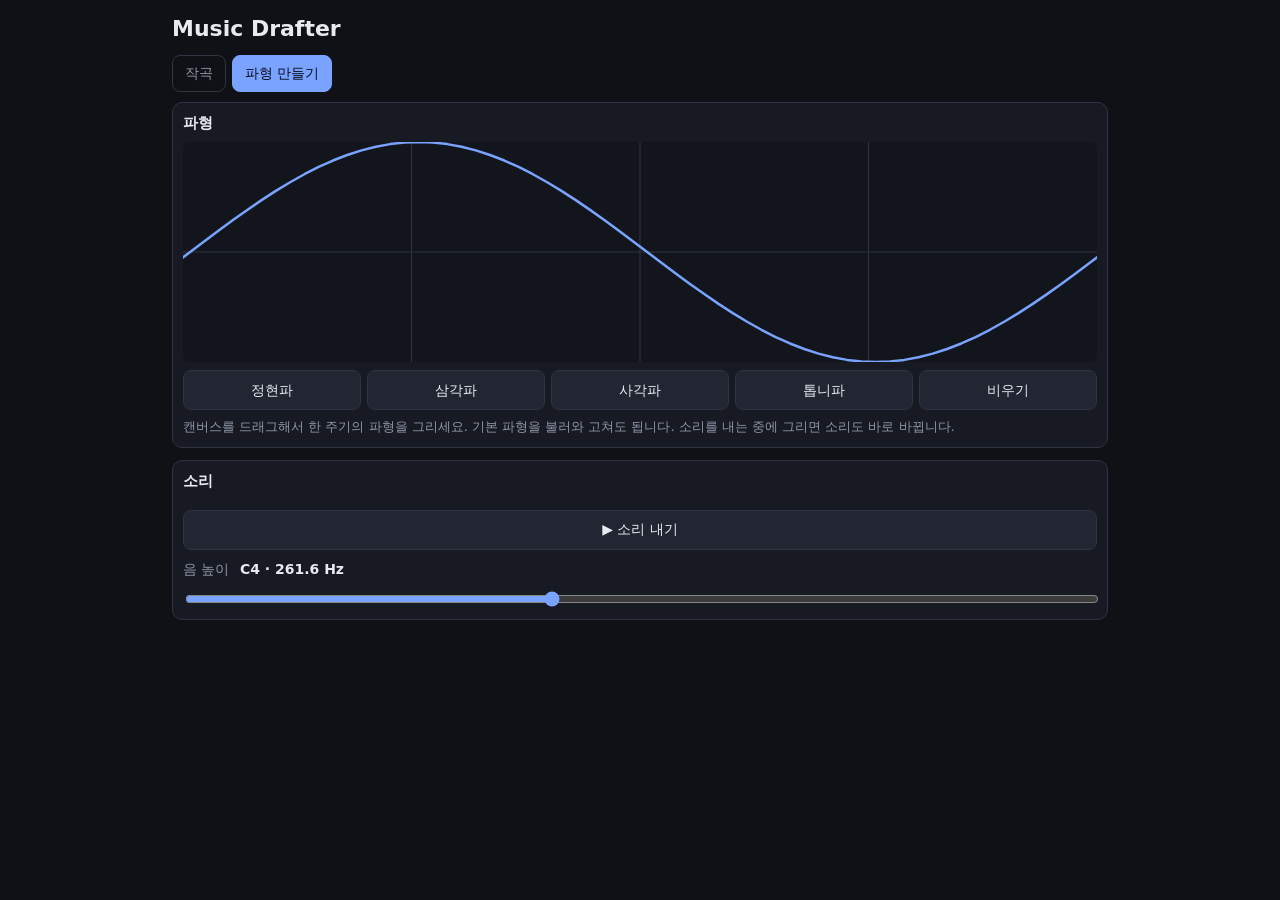
==== lab.html @ 9ec3b449 "Add a waveform lab page for drawing custom waves New lab.html page, linked from both pages through t" ====
<!doctype html>
<html lang="ko">
<head>
  <meta charset="utf-8">
  <meta name="viewport" content="width=device-width, initial-scale=1, viewport-fit=cover">
  <meta name="theme-color" content="#0f1116">
  <meta name="description" content="직접 그린 파형으로 소리를 내고 음 높이를 바꿔 들어 보는 페이지">
  <title>파형 만들기 · Music Drafter</title>
  <link rel="icon" href="data:image/svg+xml,<svg xmlns='http://www.w3.org/2000/svg' viewBox='0 0 100 100'><text y='.9em' font-size='90'>🎵</text></svg>">
  <link rel="stylesheet" href="style.css">
  <script type="module" src="js/lab/main.js"></script>
</head>
<body>
  <header class="wrap head">
    <h1>Music Drafter</h1>
    <nav class="pages" aria-label="페이지">
      <a href="index.html">작곡</a>
      <a href="lab.html" aria-current="page">파형 만들기</a>
    </nav>
  </header>

  <main class="wrap lab">
    <section>
      <h2>파형</h2>
      <canvas id="wave" aria-label="파형 한 주기 (드래그해서 그리기)"></canvas>
      <div class="presets">
        <button data-preset="sine">정현파</button>
        <button data-preset="triangle">삼각파</button>
        <button data-preset="square">사각파</button>
        <button data-preset="sawtooth">톱니파</button>
        <button data-preset="flat">비우기</button>
      </div>
      <p class="hint">캔버스를 드래그해서 한 주기의 파형을 그리세요. 기본 파형을 불러와 고쳐도 됩니다. 소리를 내는 중에 그리면 소리도 바로 바뀝니다.</p>
    </section>

    <section class="sound">
      <h2>소리</h2>
      <button id="play">▶ 소리 내기</button>
      <label for="pitch">음 높이 <strong id="pitch-label"></strong></label>
      <input id="pitch" type="range" min="36" max="96" step="1" value="60">
    </section>
  </main>
</body>
</html>
---- style.css ----
:root {
  --bg: #0f1116;
  --panel: #171a22;
  --raised: #222632;
  --line: #2e3442;
  --text: #e8eaf0;
  --muted: #8d95a8;
  --accent: #7aa2ff;
  --play: #ffd166;
  --keys: 56px;
  --row: 28px;
  color-scheme: dark;
}

* { box-sizing: border-box; }
html { -webkit-text-size-adjust: 100%; }
body {
  margin: 0;
  background: var(--bg);
  color: var(--text);
  font: 14px/1.4 system-ui, -apple-system, "Segoe UI", Roboto, "Apple SD Gothic Neo", "Noto Sans KR", sans-serif;
}
.wrap { max-width: 960px; margin: 0 auto; padding: 0 12px; }

button, select, input { font: inherit; color: inherit; }
button, select {
  min-height: 40px;
  padding: 0 12px;
  border: 1px solid var(--line);
  border-radius: 8px;
  background: var(--raised);
  cursor: pointer;
  touch-action: manipulation;
  -webkit-tap-highlight-color: transparent;
}
button { white-space: nowrap; }
button:disabled { opacity: .35; cursor: default; }
button.on { background: var(--accent); border-color: var(--accent); color: #0b1020; }
:focus-visible { outline: 2px solid var(--accent); outline-offset: 2px; }
input[type=number] {
  width: 76px;
  min-height: 40px;
  padding: 0 8px;
  border: 1px solid var(--line);
  border-radius: 8px;
  background: var(--panel);
}

/* header */
.head h1 { margin: 14px 0 10px; font-size: 18px; }
.settings { display: flex; flex-wrap: wrap; align-items: center; gap: 8px; }
.settings label { display: flex; align-items: center; gap: 6px; color: var(--muted); }
.help { margin-top: 10px; color: var(--muted); font-size: 13px; }
.help summary { cursor: pointer; }
.help ul { margin: 6px 0 0; padding-left: 18px; }
.help b { color: var(--text); }

/* page tabs (composer / waveform lab) */
.pages { display: flex; gap: 6px; margin-bottom: 10px; }
.pages a {
  padding: 8px 12px;
  border: 1px solid var(--line);
  border-radius: 8px;
  color: var(--muted);
  text-decoration: none;
}
.pages a[aria-current="page"] { background: var(--accent); border-color: var(--accent); color: #0b1020; }

/* transport (stays on top while scrolling) */
.transport {
  position: sticky;
  top: 0;
  z-index: 5;
  margin-top: 12px;
  border-bottom: 1px solid var(--line);
  background: rgba(15, 17, 22, .96);
}
.transport .wrap { display: flex; align-items: center; gap: 8px; padding-top: 8px; padding-bottom: 8px; }
.check { display: flex; align-items: center; gap: 6px; margin-left: auto; }
.check input { width: 20px; height: 20px; accent-color: var(--accent); }

/* measures */
.measure-bar { display: flex; align-items: center; gap: 8px; margin: 12px 0 8px; }
.measure-bar strong { margin-right: auto; }
.tabs { position: relative; display: flex; gap: 6px; padding-bottom: 6px; overflow-x: auto; }
.tab { flex: none; min-width: 40px; padding: 0 8px; }
.tab.play { box-shadow: inset 0 -3px 0 var(--play); }

/* lanes — grid geometry: 16 steps (4 per beat) × 8 degrees, matching song.js */
#lanes { display: grid; gap: 8px; margin-top: 4px; }
.lane {
  padding: 8px 14px 8px 8px;
  border: 1px solid var(--line);
  border-left: 4px solid var(--c);
  border-radius: 10px;
  background: var(--panel);
}
.lane-head { display: flex; align-items: center; gap: 8px; margin-bottom: 6px; }
.lane-head strong { margin-right: auto; }
.del-track { width: 40px; padding: 0; }
.roll { display: grid; grid-template-columns: var(--keys) 1fr; column-gap: 6px; }
.ruler {
  display: grid;
  grid-template-columns: repeat(16, 1fr);
  height: 24px;
  color: var(--muted);
  font-size: 11px;
  cursor: pointer;
}
.ruler span { padding-left: 3px; border-left: 1px solid transparent; }
.ruler span:nth-child(4n + 1) { border-left-color: var(--line); }
.keys { display: grid; grid-template-rows: repeat(8, 1fr); color: var(--muted); font-size: 11px; }
.keys span { display: flex; align-items: center; justify-content: flex-end; gap: 4px; white-space: nowrap; }
.keys b { color: var(--text); font-size: 12px; }
.grid {
  position: relative;
  height: calc(var(--row) * 8);
  border: 1px solid var(--line);
  border-radius: 6px;
  background:
    linear-gradient(90deg, #3b4253 1px, transparent 1px) 0 0 / 25% 100%,
    linear-gradient(90deg, #232835 1px, transparent 1px) 0 0 / 6.25% 100%,
    linear-gradient(#232835 1px, transparent 1px) 0 0 / 100% 12.5%,
    linear-gradient(rgba(122, 162, 255, .07) 12.5%, transparent 12.5% 87.5%, rgba(122, 162, 255, .07) 87.5%),
    #12151c;
  cursor: crosshair;
  touch-action: manipulation;
  user-select: none;
  -webkit-user-select: none;
  -webkit-touch-callout: none;
  -webkit-tap-highlight-color: transparent;
}
.mini .grid { height: 40px; cursor: pointer; }
.lane-pick {
  display: flex;
  flex-direction: column;
  justify-content: center;
  min-height: 0;
  padding: 0 6px;
  font-size: 12px;
  line-height: 1.2;
  text-align: left;
}
.lane-pick small { color: var(--muted); font-size: 10px; }

.note {
  position: absolute;
  height: 12.5%;
  display: flex;
  align-items: center;
  padding: 0 4px;
  border-radius: 4px;
  background: var(--c);
  box-shadow: inset 0 0 0 1px rgba(0, 0, 0, .35);
  color: #0b1020;
  font-size: 11px;
  font-weight: 700;
}
.mini .note { border-radius: 2px; }
.note.on { z-index: 1; outline: 2px solid #fff; outline-offset: 1px; }
/* tie arcs: below the note's end (outgoing) and, for a tie coming from the previous measure, its start */
.note.tie::after,
.note.tied::before {
  content: "";
  position: absolute;
  top: 100%;
  width: 18px;
  height: 7px;
  border: 2px solid var(--c);
  border-top: 0;
  border-radius: 0 0 18px 18px;
}
.note.tie::after { right: -9px; }
.note.tied::before { left: -9px; }
.note.open::after { border-style: dashed; opacity: .7; }
.cursor {
  position: absolute;
  top: -5px;
  bottom: -5px;
  width: 2px;
  margin-left: -1px;
  border-radius: 1px;
  background: var(--accent);
  pointer-events: none;
}
.playhead { position: absolute; top: 0; bottom: 0; background: rgba(255, 209, 102, .2); pointer-events: none; }
.rests { position: relative; height: 22px; margin-top: 6px; }
.rest {
  position: absolute;
  top: 0;
  bottom: 0;
  display: grid;
  place-items: center;
  overflow: hidden;
  border: 1px dashed #4a5163;
  border-radius: 4px;
  color: var(--muted);
  font-size: 10px;
  white-space: nowrap;
}
.rest-key { align-self: center; margin-top: 6px; color: var(--muted); font-size: 11px; text-align: right; }
.add-track { width: 100%; margin: 10px 0 16px; border-style: dashed; background: transparent; }

/* score (staff view): clef and flat glyphs come from the Noto Music subset loaded in index.html */
.score-panel { margin-top: 8px; padding: 6px 8px; border: 1px solid var(--line); border-radius: 10px; background: var(--panel); }
.score-panel summary { color: var(--muted); font-size: 13px; cursor: pointer; }
.score svg { display: block; width: 100%; max-width: 560px; height: auto; margin-top: 10px; overflow: visible; }
.score text { fill: var(--muted); }
.score .clef, .score .flat { font-family: "Noto Music", "Segoe UI Symbol", "Apple Symbols", serif; }
.score .clef { font-size: 34px; }
.score .flat { font-size: 20px; }
.score .meter { font: 700 17px Georgia, "Times New Roman", serif; text-anchor: middle; }
.score .tlabel { font-size: 9px; }
.score .tlabel { fill: var(--c); }
.score .staff, .score .ledger { stroke: #4a5163; }
.score .sign { fill: var(--muted); }
.score .nt { fill: var(--c); stroke: var(--c); }
.score .rest { fill: var(--muted); stroke: var(--muted); }
.score ellipse, .score circle, .score rect { stroke: none; }
.score .line, .score .tie { fill: none; stroke-width: 1.4; }
.score .hollow { fill: none; stroke: inherit; stroke-width: 1.6; }
.score .tie.open { stroke-dasharray: 2 2; }
.score .dur { opacity: .2; }
.score .nt.live { fill: #fff; stroke: #fff; }
.score .nt.live .dur { fill: var(--c); opacity: .55; }
.score .score-head { stroke: var(--play); stroke-width: 2; }
.score .off { display: none; }

/* input palette (stays at the bottom) */
.palette {
  position: sticky;
  bottom: 0;
  z-index: 5;
  padding: 8px 0 calc(8px + env(safe-area-inset-bottom));
  border-top: 1px solid var(--line);
  background: rgba(15, 17, 22, .96);
}
.palette .wrap { display: grid; gap: 6px; }
.row { display: grid; gap: 6px; }
.durs { grid-template-columns: repeat(6, minmax(0, 1fr)); }
.degs { grid-template-columns: repeat(8, minmax(0, 1fr)); }
.acts { grid-template-columns: repeat(4, minmax(0, 1fr)); }
.palette button { padding: 0 2px; font-size: 13px; }
.degs button {
  display: flex;
  flex-direction: column;
  align-items: center;
  justify-content: center;
  min-height: 48px;
  line-height: 1.15;
}
.degs b { font-size: 17px; }
.degs small { color: var(--muted); font-size: 10px; }
.degs span { font-size: 11px; }

.toast {
  position: fixed;
  left: 50%;
  bottom: 190px;
  z-index: 10;
  max-width: calc(100% - 32px);
  padding: 10px 14px;
  border-radius: 10px;
  background: #2b3142;
  box-shadow: 0 6px 24px rgba(0, 0, 0, .4);
  opacity: 0;
  pointer-events: none;
  transform: translate(-50%, 8px);
  transition: opacity .2s, transform .2s;
}
.toast.show { opacity: 1; transform: translate(-50%, 0); }

/* waveform lab page */
.lab { display: grid; gap: 12px; margin-top: 4px; margin-bottom: 24px; }
.lab section { padding: 10px; border: 1px solid var(--line); border-radius: 10px; background: var(--panel); }
.lab h2 { margin: 0 0 8px; font-size: 15px; }
#wave { display: block; width: 100%; height: 220px; border-radius: 6px; background: #12151c; cursor: crosshair; touch-action: none; }
.presets { display: grid; grid-template-columns: repeat(5, minmax(0, 1fr)); gap: 6px; margin-top: 8px; }
.presets button { padding: 0 4px; }
.hint { margin: 8px 0 0; color: var(--muted); font-size: 13px; }
.sound { display: grid; gap: 10px; }
.sound label { color: var(--muted); }
.sound strong { margin-left: 6px; color: var(--text); }
#pitch { width: 100%; accent-color: var(--accent); }

@media (min-width: 720px) {
  :root { --row: 32px; --keys: 64px; }
  .head h1 { font-size: 22px; }
}

@media (max-width: 380px) {
  .transport .wrap { gap: 6px; }
  .transport button { padding: 0 8px; font-size: 13px; }
  .palette .wrap, .row { gap: 4px; }
  .palette button { padding: 0; font-size: 12px; }
  .degs span { font-size: 10px; letter-spacing: -.5px; }
}
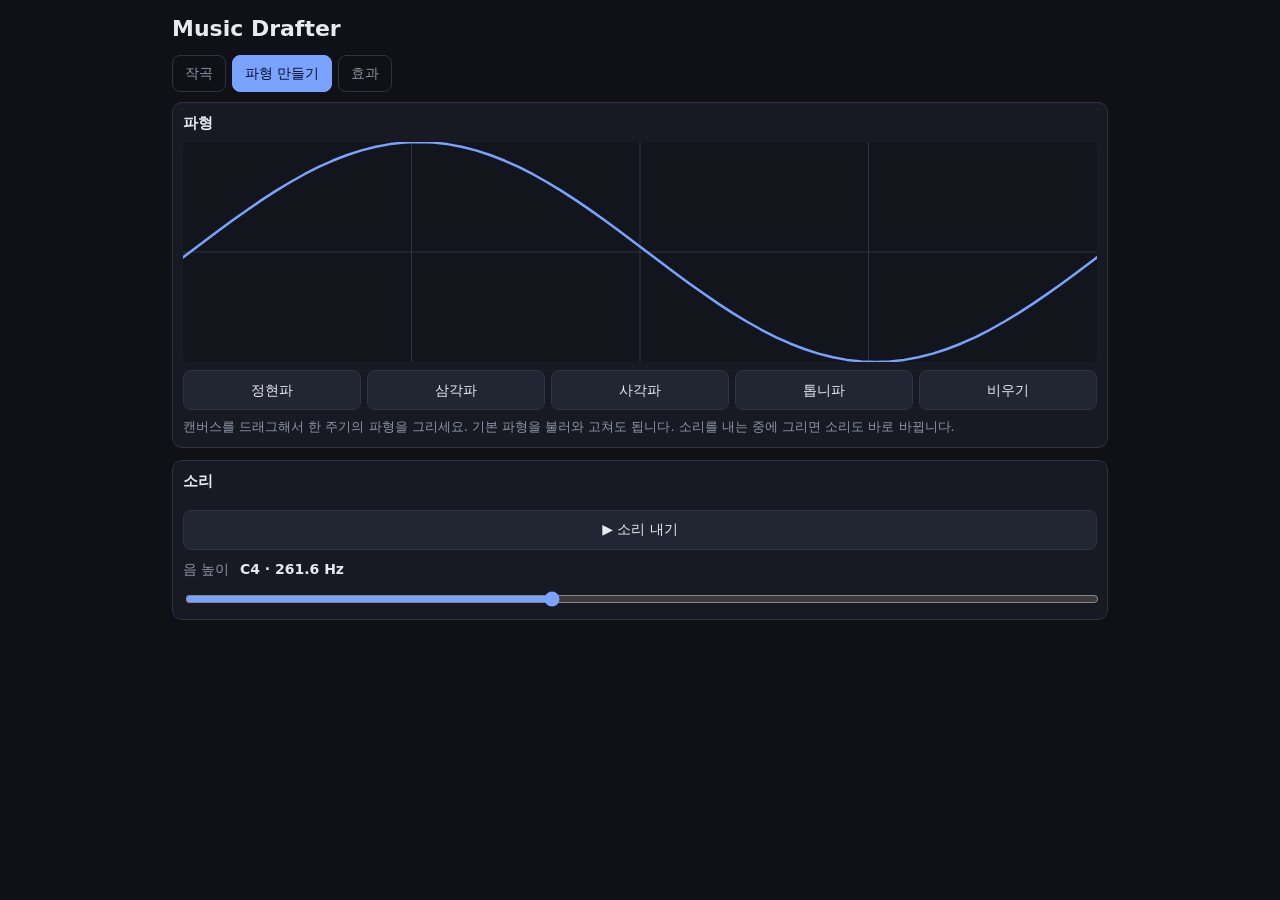
==== commit 8b6796a1: "Add an effects page and keep the song across page switches New fx.html page that loops the composed " ====
--- a/lab.html
+++ b/lab.html
@@ -16,10 +16,11 @@
     <nav class="pages" aria-label="페이지">
       <a href="index.html">작곡</a>
       <a href="lab.html" aria-current="page">파형 만들기</a>
+      <a href="fx.html">효과</a>
     </nav>
   </header>
 
-  <main class="wrap lab">
+  <main class="wrap panels">
     <section>
       <h2>파형</h2>
       <canvas id="wave" aria-label="파형 한 주기 (드래그해서 그리기)"></canvas>
--- a/style.css
+++ b/style.css
@@ -55,7 +55,7 @@
 .help ul { margin: 6px 0 0; padding-left: 18px; }
 .help b { color: var(--text); }
 
-/* page tabs (composer / waveform lab) */
+/* page tabs (composer / waveform lab / effects) */
 .pages { display: flex; gap: 6px; margin-bottom: 10px; }
 .pages a {
   padding: 8px 12px;
@@ -270,10 +270,12 @@
 }
 .toast.show { opacity: 1; transform: translate(-50%, 0); }
 
+/* panel pages (waveform lab, effects) */
+.panels { display: grid; gap: 12px; margin-top: 4px; margin-bottom: 24px; }
+.panels section { padding: 10px; border: 1px solid var(--line); border-radius: 10px; background: var(--panel); }
+.panels h2 { margin: 0 0 8px; font-size: 15px; }
+
 /* waveform lab page */
-.lab { display: grid; gap: 12px; margin-top: 4px; margin-bottom: 24px; }
-.lab section { padding: 10px; border: 1px solid var(--line); border-radius: 10px; background: var(--panel); }
-.lab h2 { margin: 0 0 8px; font-size: 15px; }
 #wave { display: block; width: 100%; height: 220px; border-radius: 6px; background: #12151c; cursor: crosshair; touch-action: none; }
 .presets { display: grid; grid-template-columns: repeat(5, minmax(0, 1fr)); gap: 6px; margin-top: 8px; }
 .presets button { padding: 0 4px; }
@@ -283,6 +285,18 @@
 .sound strong { margin-left: 6px; color: var(--text); }
 #pitch { width: 100%; accent-color: var(--accent); }
 
+/* effects page */
+.song-info { margin: 0 0 8px; }
+.buttons { display: flex; flex-wrap: wrap; gap: 8px; }
+.effects { display: grid; gap: 8px; margin-top: 8px; }
+.fx { padding: 10px; border: 1px solid var(--line); border-radius: 8px; }
+.fx:has(:checked) { border-color: var(--accent); }
+.fx-name { display: flex; align-items: center; gap: 8px; font-weight: 600; }
+.fx-name input { width: 20px; height: 20px; accent-color: var(--accent); }
+.param { display: grid; gap: 2px; margin-top: 8px; color: var(--muted); font-size: 13px; }
+.param output { margin-left: 4px; color: var(--text); }
+.param input { width: 100%; accent-color: var(--accent); }
+
 @media (min-width: 720px) {
   :root { --row: 32px; --keys: 64px; }
   .head h1 { font-size: 22px; }
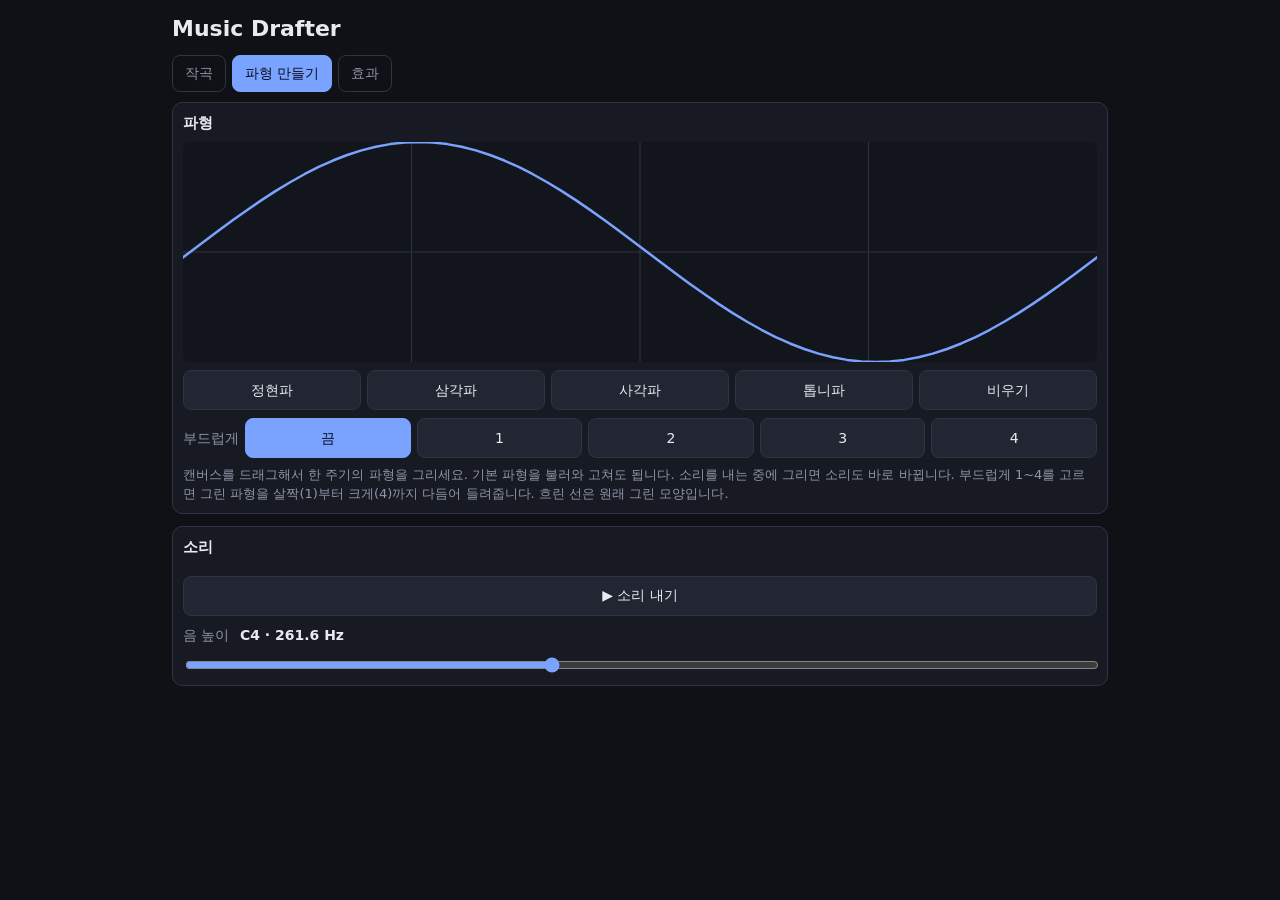
==== commit add01aaf: "Add 4-level smoothing to the waveform lab The drawn cycle can now be smoothed before it is shown and" ====
--- a/lab.html
+++ b/lab.html
@@ -31,7 +31,16 @@
         <button data-preset="sawtooth">톱니파</button>
         <button data-preset="flat">비우기</button>
       </div>
-      <p class="hint">캔버스를 드래그해서 한 주기의 파형을 그리세요. 기본 파형을 불러와 고쳐도 됩니다. 소리를 내는 중에 그리면 소리도 바로 바뀝니다.</p>
+      <div class="levels" role="group" aria-labelledby="smooth-label">
+        <span id="smooth-label">부드럽게</span>
+        <button data-smooth="0" class="on">끔</button>
+        <button data-smooth="1">1</button>
+        <button data-smooth="2">2</button>
+        <button data-smooth="3">3</button>
+        <button data-smooth="4">4</button>
+      </div>
+      <p class="hint">캔버스를 드래그해서 한 주기의 파형을 그리세요. 기본 파형을 불러와 고쳐도 됩니다. 소리를 내는 중에 그리면 소리도 바로 바뀝니다.
+        부드럽게 1~4를 고르면 그린 파형을 살짝(1)부터 크게(4)까지 다듬어 들려줍니다. 흐린 선은 원래 그린 모양입니다.</p>
     </section>
 
     <section class="sound">
--- a/style.css
+++ b/style.css
@@ -278,7 +278,9 @@
 /* waveform lab page */
 #wave { display: block; width: 100%; height: 220px; border-radius: 6px; background: #12151c; cursor: crosshair; touch-action: none; }
 .presets { display: grid; grid-template-columns: repeat(5, minmax(0, 1fr)); gap: 6px; margin-top: 8px; }
-.presets button { padding: 0 4px; }
+.levels { display: grid; grid-template-columns: auto repeat(5, minmax(0, 1fr)); align-items: center; gap: 6px; margin-top: 8px; }
+.levels span { color: var(--muted); }
+.presets button, .levels button { padding: 0 4px; }
 .hint { margin: 8px 0 0; color: var(--muted); font-size: 13px; }
 .sound { display: grid; gap: 10px; }
 .sound label { color: var(--muted); }
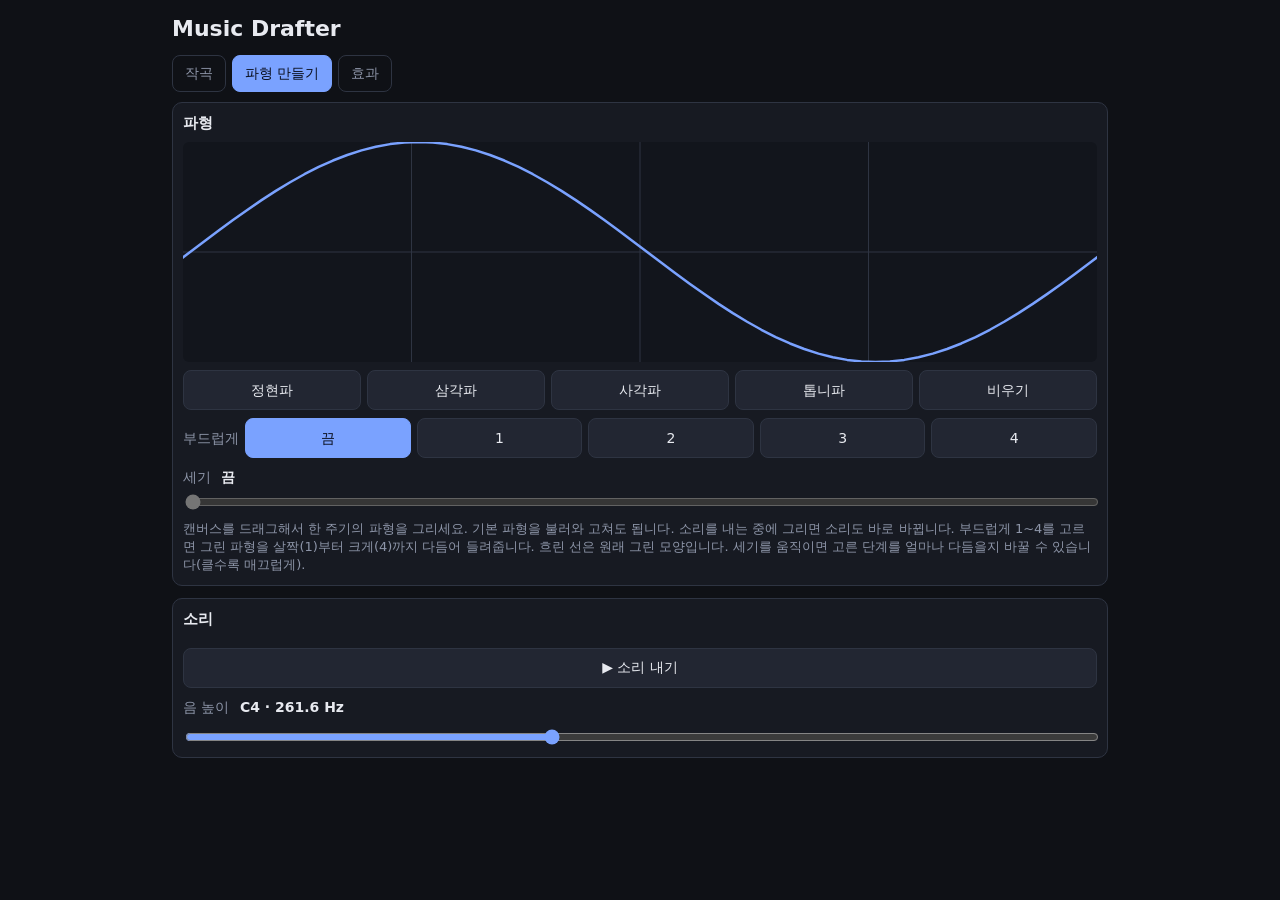
==== commit 8d80c8f3: "Let the smoothing strength be tuned on the waveform lab page A "세기" slider under the smoothing butto" ====
--- a/lab.html
+++ b/lab.html
@@ -39,8 +39,13 @@
         <button data-smooth="3">3</button>
         <button data-smooth="4">4</button>
       </div>
+      <div class="strength">
+        <label for="strength">세기 <strong id="strength-label"></strong></label>
+        <input id="strength" type="range" min="0.25" max="8" step="0.25" disabled>
+      </div>
       <p class="hint">캔버스를 드래그해서 한 주기의 파형을 그리세요. 기본 파형을 불러와 고쳐도 됩니다. 소리를 내는 중에 그리면 소리도 바로 바뀝니다.
-        부드럽게 1~4를 고르면 그린 파형을 살짝(1)부터 크게(4)까지 다듬어 들려줍니다. 흐린 선은 원래 그린 모양입니다.</p>
+        부드럽게 1~4를 고르면 그린 파형을 살짝(1)부터 크게(4)까지 다듬어 들려줍니다. 흐린 선은 원래 그린 모양입니다.
+        세기를 움직이면 고른 단계를 얼마나 다듬을지 바꿀 수 있습니다(클수록 매끄럽게).</p>
     </section>
 
     <section class="sound">
--- a/style.css
+++ b/style.css
@@ -281,11 +281,12 @@
 .levels { display: grid; grid-template-columns: auto repeat(5, minmax(0, 1fr)); align-items: center; gap: 6px; margin-top: 8px; }
 .levels span { color: var(--muted); }
 .presets button, .levels button { padding: 0 4px; }
+.strength { display: grid; gap: 4px; margin-top: 10px; }
 .hint { margin: 8px 0 0; color: var(--muted); font-size: 13px; }
 .sound { display: grid; gap: 10px; }
-.sound label { color: var(--muted); }
-.sound strong { margin-left: 6px; color: var(--text); }
-#pitch { width: 100%; accent-color: var(--accent); }
+.sound label, .strength label { color: var(--muted); }
+.sound strong, .strength strong { margin-left: 6px; color: var(--text); }
+#pitch, #strength { width: 100%; accent-color: var(--accent); }
 
 /* effects page */
 .song-info { margin: 0 0 8px; }
